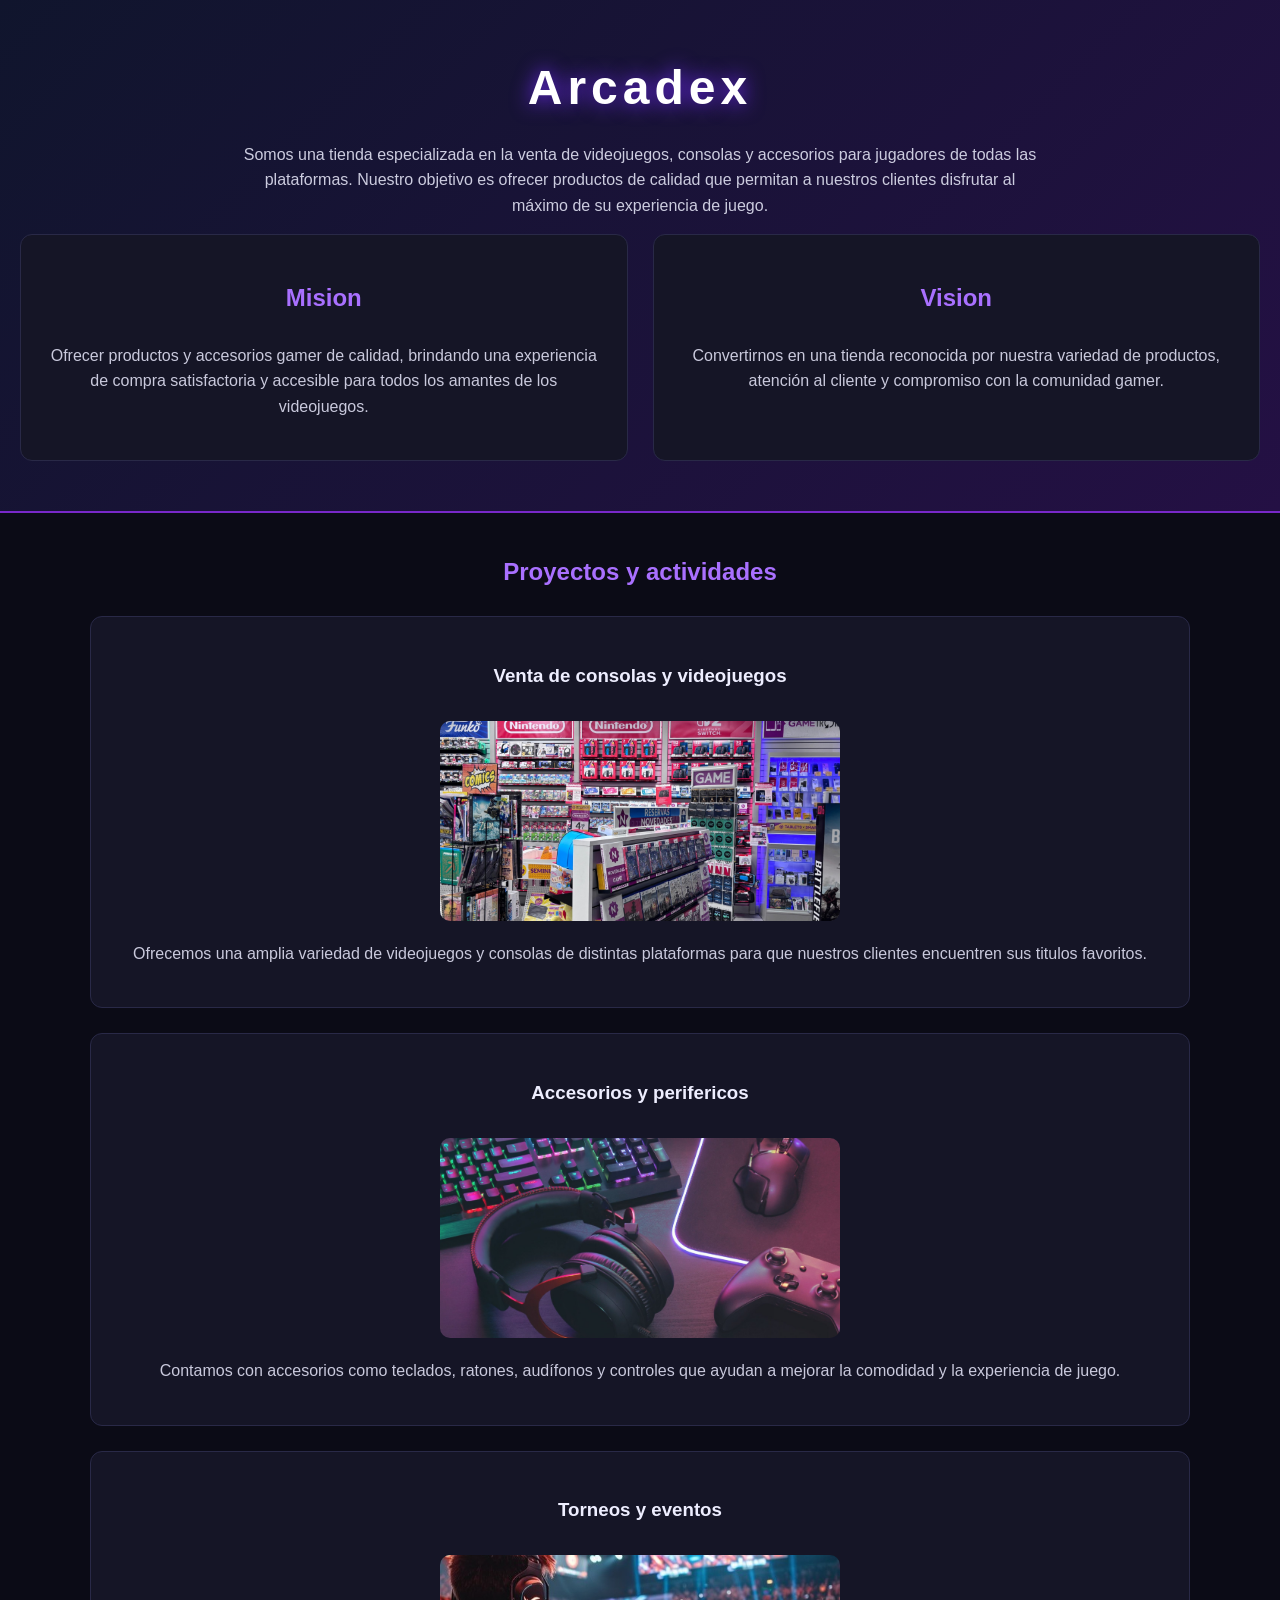
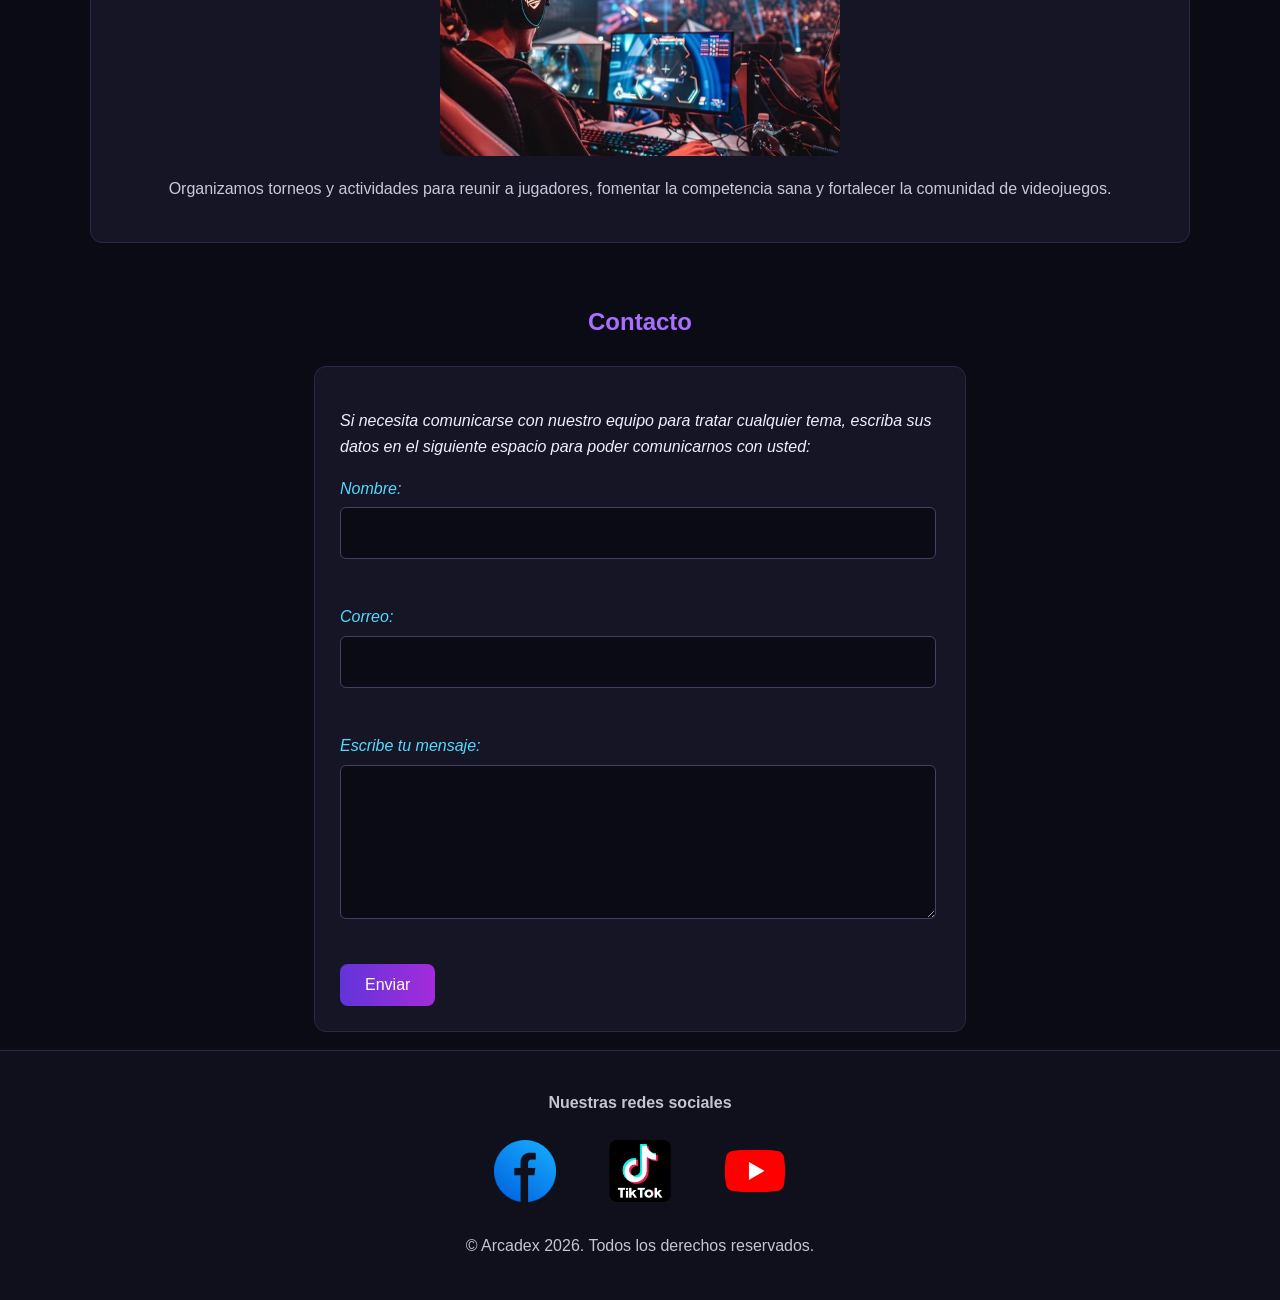
==== index.html @ f69e87db "Pagina principal y diseño original" ====
<!DOCTYPE html>
<html lang="es">

    <head>
        <meta charset="UTF-8">
        <meta name="viewport" content="width=device-width, initial-scale=1.0">
        <title>Tienda Gaming | Arcadex</title>
        <link rel="stylesheet" href="styles.css">
    </head>

    <body>

        <header>
            <h1>Arcadex</h1>
            <p>
                Somos una tienda especializada en la venta de videojuegos, 
                consolas y accesorios para jugadores de todas las plataformas. 
                Nuestro objetivo es ofrecer productos de calidad que permitan a 
                nuestros clientes disfrutar al máximo de su experiencia de juego.
            </p>
            <div class="mision-vision">
                <article class="tarjeta">
                    <h2>Mision</h2>
                    <p>
                        Ofrecer productos y accesorios gamer de calidad, brindando una 
                        experiencia de compra satisfactoria y accesible para todos los 
                        amantes de los videojuegos.
                    </p>
                </article>

                <article class="tarjeta">
                    <h2>Vision</h2>
                    <p>
                        Convertirnos en una tienda reconocida por nuestra variedad de 
                        productos, atención al cliente y compromiso con la comunidad gamer.
                    </p>
                </article>
            </div>
        </header>

        <main>
            <section>
                <h2>Proyectos y actividades</h2>
                <article class="tarjeta">
                    <h3>Venta de consolas y videojuegos</h3>

                    <img src="Imagenes/ConsolasYJuegos.jpeg" alt="Consolas y videojuegos">

                    <p>
                        Ofrecemos una amplia variedad de videojuegos y consolas
                        de distintas plataformas para que nuestros clientes 
                        encuentren sus titulos favoritos.
                    </p>
                </article>

                <article class="tarjeta">
                    <h3>Accesorios y perifericos</h3>

                    <img src="Imagenes/Accesorios.jpg" alt="Accesorios">
                    
                    <p>
                        Contamos con accesorios como teclados, ratones,
                        audífonos y controles que ayudan a mejorar la
                        comodidad y la experiencia de juego.
                    </p>
                </article>

                <article class="tarjeta">
                    <h3>Torneos y eventos</h3>

                    <img src="Imagenes/Torneo.jpg" alt="Torneo de videojuegos">

                    <p>
                        Organizamos torneos y actividades para reunir
                        a jugadores, fomentar la competencia sana y
                        fortalecer la comunidad de videojuegos.
                    </p>
                </article>
            </section>
        </main>

        <h2>Contacto</h2>
        <address>
            <form>
                <p>
                Si necesita comunicarse con nuestro equipo para tratar cualquier tema, 
                escriba sus datos en el siguiente espacio para poder comunicarnos con usted:
                </p>

                <label for="nombre">Nombre:</label>
                <input type="text" id="nombre" name="nombre" required>

                <br>

                <label for="email">Correo:</label>
                <input type="email" id="email" name="email" required>

                <br>

                <label for="mensaje">Escribe tu mensaje:</label>
                <textarea id="mensaje" name="mensaje" rows="5" required></textarea>

                <br>

                <button type="submit">Enviar</button>
            </form>
        </address>

        <footer>
            <section id="redes">
                <h2>Nuestras redes sociales</h2>
                <a href="https://www.facebook.com/profile.php?id=61595732810169"><img class="redes-img" src="Imagenes/FacebookLogo.png" alt="Imagen de facebook"></a>
                <a href="https://www.tiktok.com/@arcadex_gaming"><img class="redes-img" src="Imagenes/TiktokLogo.png" alt="Imagen de Youtube"></a>
                <a href="http://www.youtube.com/@Arcadex-GG"><img class="redes-img" src="Imagenes/YoutubeLogo.png" alt="Imagen de Tiktok"></a>
            </section>
            <p>&copy; Arcadex 2026. Todos los derechos reservados.</p>
        </footer>
    </body>
</html>
---- styles.css ----
* {
    box-sizing:border-box,
}

body {
    margin: 0;
    padding: 0;
    font-family: Arial, Helvetica, sans-serif;
    background-color: #0b0b16;
    color: #eeeeff;
    line-height: 1.6;
}

header {
    text-align: center;
    padding: 50px 20px;
    background: linear-gradient(135deg, #10152d, #241044);
    border-bottom: 2px solid #7928ca;
}

header h1 {
    margin: 0;
    color: #ffffff;
    font-size: 3rem;
    letter-spacing: 5px;
    text-shadow: 0 0 20px #742cff;
}

.mision-vision {
    display: flex;
    gap: 25px;
    align-items: stretch;
}

.mision-vision article {
    flex: 1;
    margin: 0;
}

header p {
    max-width: 800px;
    margin: 15px auto;
    color: #ccccdf;
}

h2 {
    color: #a970ff;
    text-align: center;
    margin-bottom: 25px;
}

h3 {
    margin-bottom: 30px;
}

main {
    width: 90%;
    max-width: 1100px;
    margin: 40px auto;
}

section {
    margin-bottom: 60px;
}

.tarjeta {
    background-color: #151526;
    border: 1px solid #292947;
    border-radius: 12px;
    padding: 25px;
    margin: 25px 0;
    transition: transform 0.3s, border-color 0.3s;
}

.tarjeta:hover {
    transform: translateY(-5px);
    border-color: #8a4dff;
}

.tarjeta img {
    display: block;
    width: 100%;
    max-width: 400px;
    height: auto;
    margin: 20px auto;
    border-radius: 10px;
}

.tarjeta h3 {
    text-align: center;
}

.tarjeta p {
    color: #c9c9dc;
    text-align: center;
}

button {
    background: linear-gradient(90deg, #6035d9, #a52bdb);
    color: white;
    border: none;
    border-radius: 8px;
    padding: 12px 25px;
    font-size: 1rem;
    cursor: pointer;
    transition: transform 0.2s, box-shadow 0.2s;
}

button:hover {
    transform: scale(1.04);
    box-shadow: 0 0 15px #7928ca;
}

form {
    max-width: 600px;
    margin: 0 auto;
    padding: 25px;
    background-color: #151526;
    border: 1px solid #292947;
    border-radius: 12px;
}

label {
    display: block;
    margin-bottom: 6px;
    color: #55d9ff;
}

input, 
textarea {
    display: block;
    width: 95%;
    margin-bottom: 20px;
    padding: 12px;
    background-color: #0b0b16;
    color: #ffffff;
    border: 1px solid #414164;
    border-radius: 6px;
    font: inherit;
}

input:focus,
textarea:focus {
    outline: 2px solid #8a4dff;
    border-color: #55d9ff;
}

textarea {
    resize: vertical;
}

footer {
    text-align: center;
    padding: 25px;
    margin-top: 18px;
    background-color: #10101d;
    border-top: 1px solid #292947;
    color: #c4c4d4;
}

#redes {
    margin-bottom: 24px;
}

.redes-img {
    width: 5%;
    min-width: 28px;
    max-width: 62px;
    margin: 0 2%;
}

#redes h2 {
    color: #c4c4d4;
    font-size: 1rem;
}

@media (max-width: 768px) {
    header h1 {
        font-size: 2rem;
        letter-spacing: 3px;
    }

    header {
        padding: 35px 15px;
    }

    main {
        width: 92%;
    }

    article,
    form {
        padding: 18px;
    }

    .mision-vision {
        flex-direction: column;
    }
}
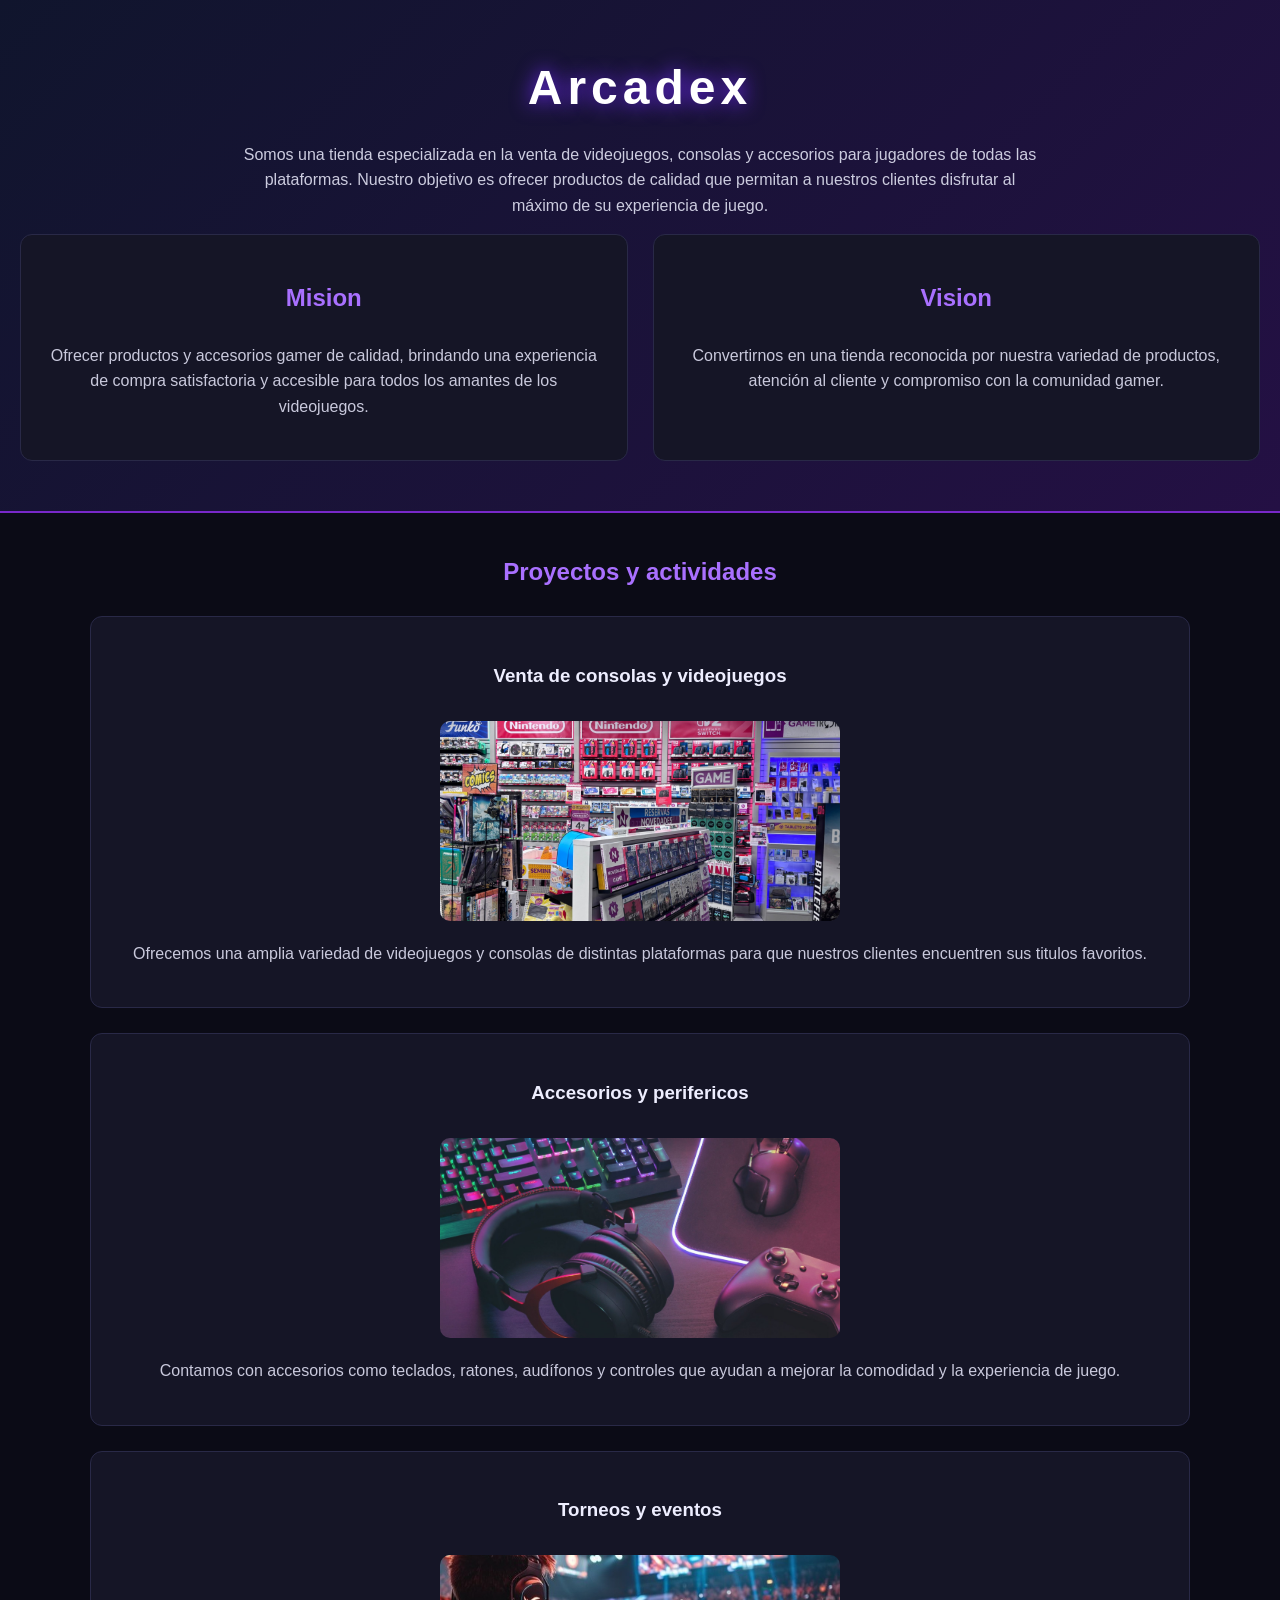
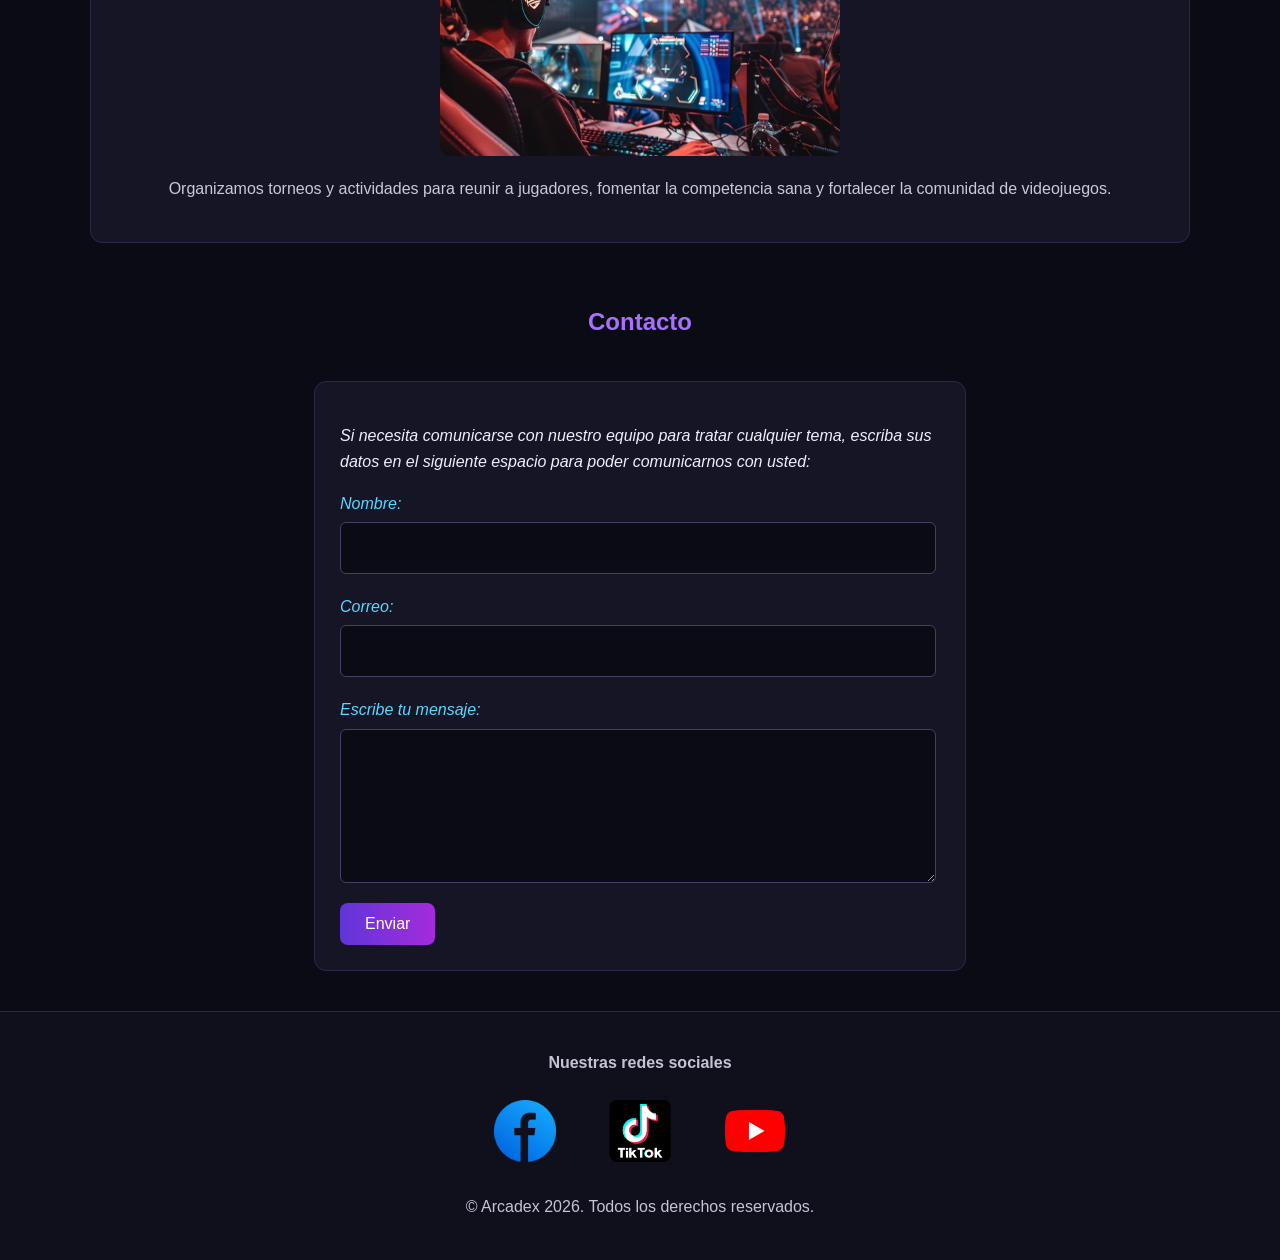
==== commit d22feec7: "Cambios esteticos a los formularios" ====
--- a/index.html
+++ b/index.html
@@ -90,17 +90,11 @@
                 <label for="nombre">Nombre:</label>
                 <input type="text" id="nombre" name="nombre" required>
 
-                <br>
-
                 <label for="email">Correo:</label>
                 <input type="email" id="email" name="email" required>
 
-                <br>
-
                 <label for="mensaje">Escribe tu mensaje:</label>
                 <textarea id="mensaje" name="mensaje" rows="5" required></textarea>
-
-                <br>
 
                 <button type="submit">Enviar</button>
             </form>
--- a/styles.css
+++ b/styles.css
@@ -53,7 +53,8 @@
     margin-bottom: 30px;
 }
 
-main {
+main,
+address {
     width: 90%;
     max-width: 1100px;
     margin: 40px auto;
@@ -126,7 +127,7 @@
     color: #55d9ff;
 }
 
-input, 
+input:not([type="radio"]), 
 textarea {
     display: block;
     width: 95%;
@@ -145,6 +146,25 @@
     border-color: #55d9ff;
 }
 
+input[type="radio"] {
+    display: inline-block;
+    width: auto;
+    margin-bottom: 20px;
+    padding: 0;
+    background-color: transparent;
+    border: initial;
+    border-radius: 50%;
+}
+
+.opciones-radio {
+    display: flex;
+    flex-direction: column;
+}
+
+.opciones-radio label{
+    color: #ffffff;
+}
+
 textarea {
     resize: vertical;
 }
@@ -174,6 +194,23 @@
     font-size: 1rem;
 }
 
+.popup {
+    display: none;
+    position: fixed;
+    inset: 0;
+    background: rgba(0, 0, 0, 0.5);
+    justify-content: center;
+    align-items: center;
+}
+
+.popup-contenido {
+    width: 100%;
+    max-width: 420px;
+    padding: 35px;
+    border-radius: 12px;
+    box-sizing: border-box;
+}
+
 @media (max-width: 768px) {
     header h1 {
         font-size: 2rem;
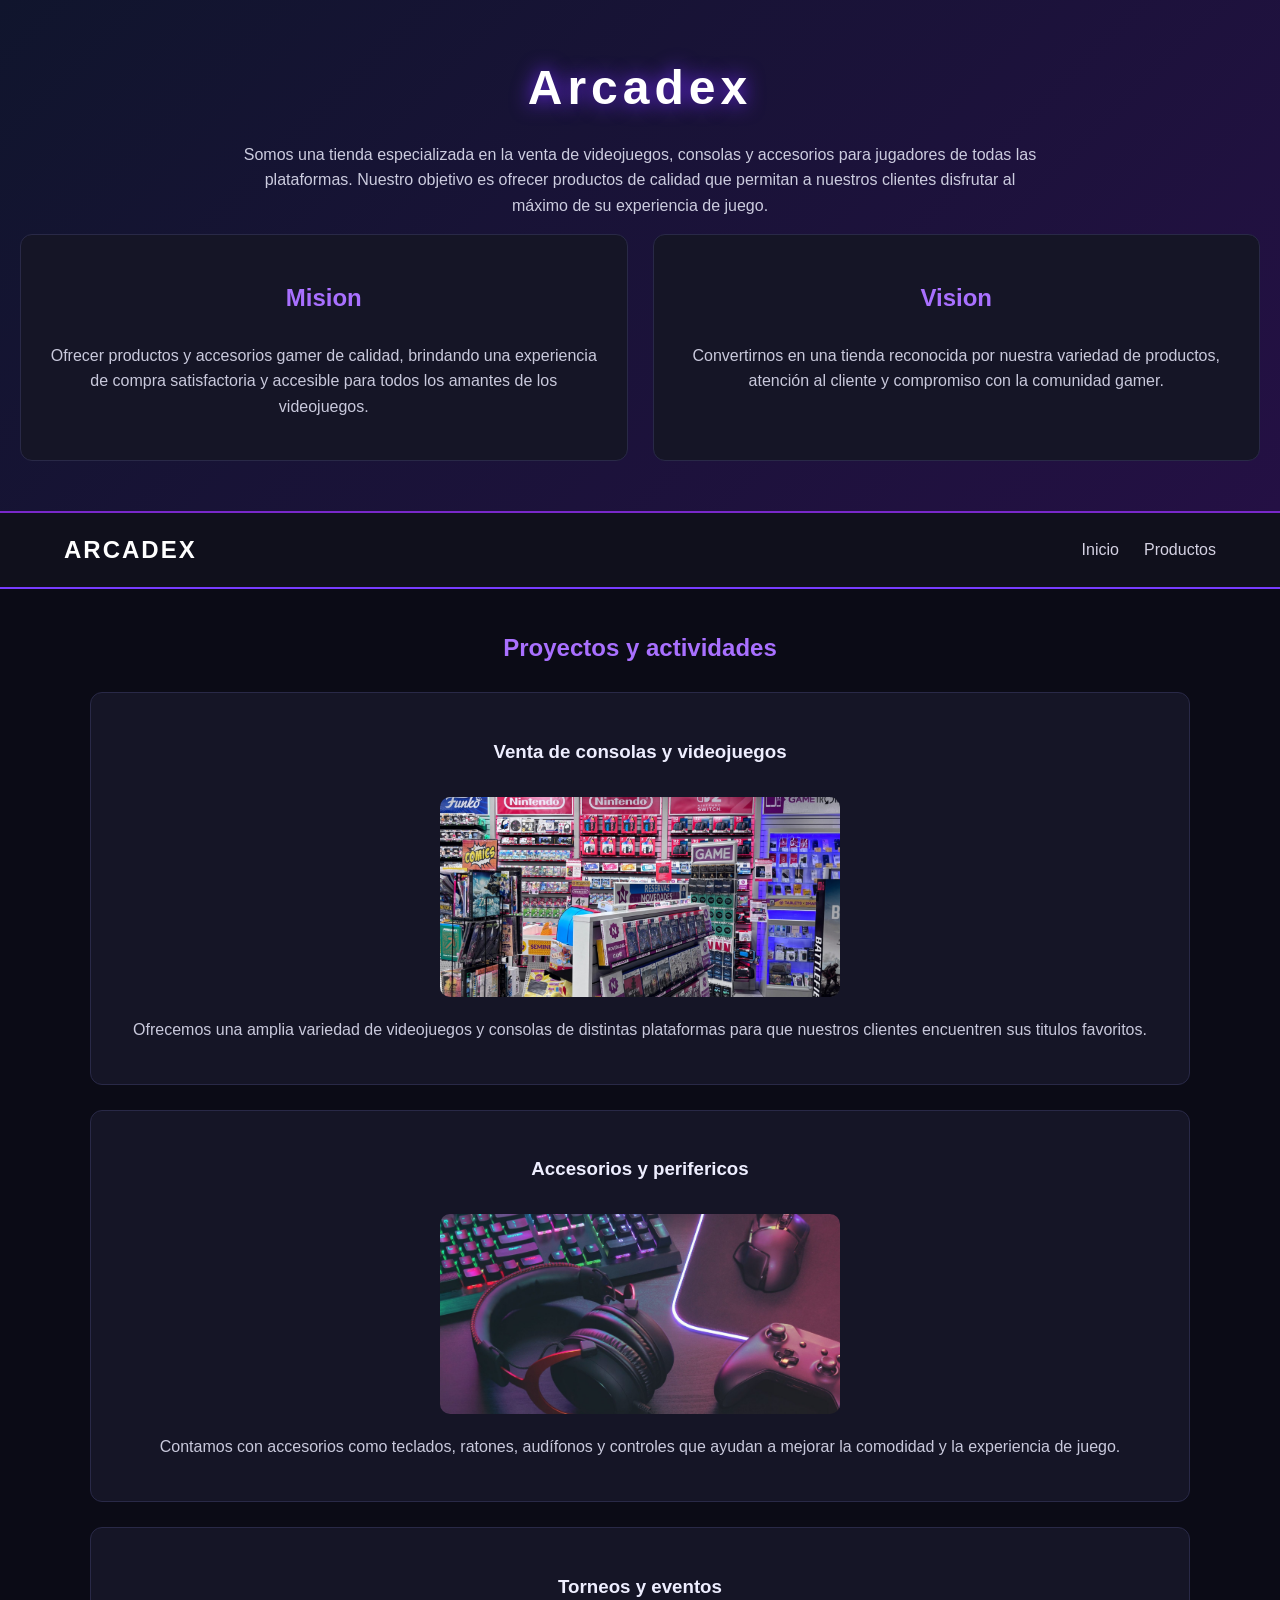
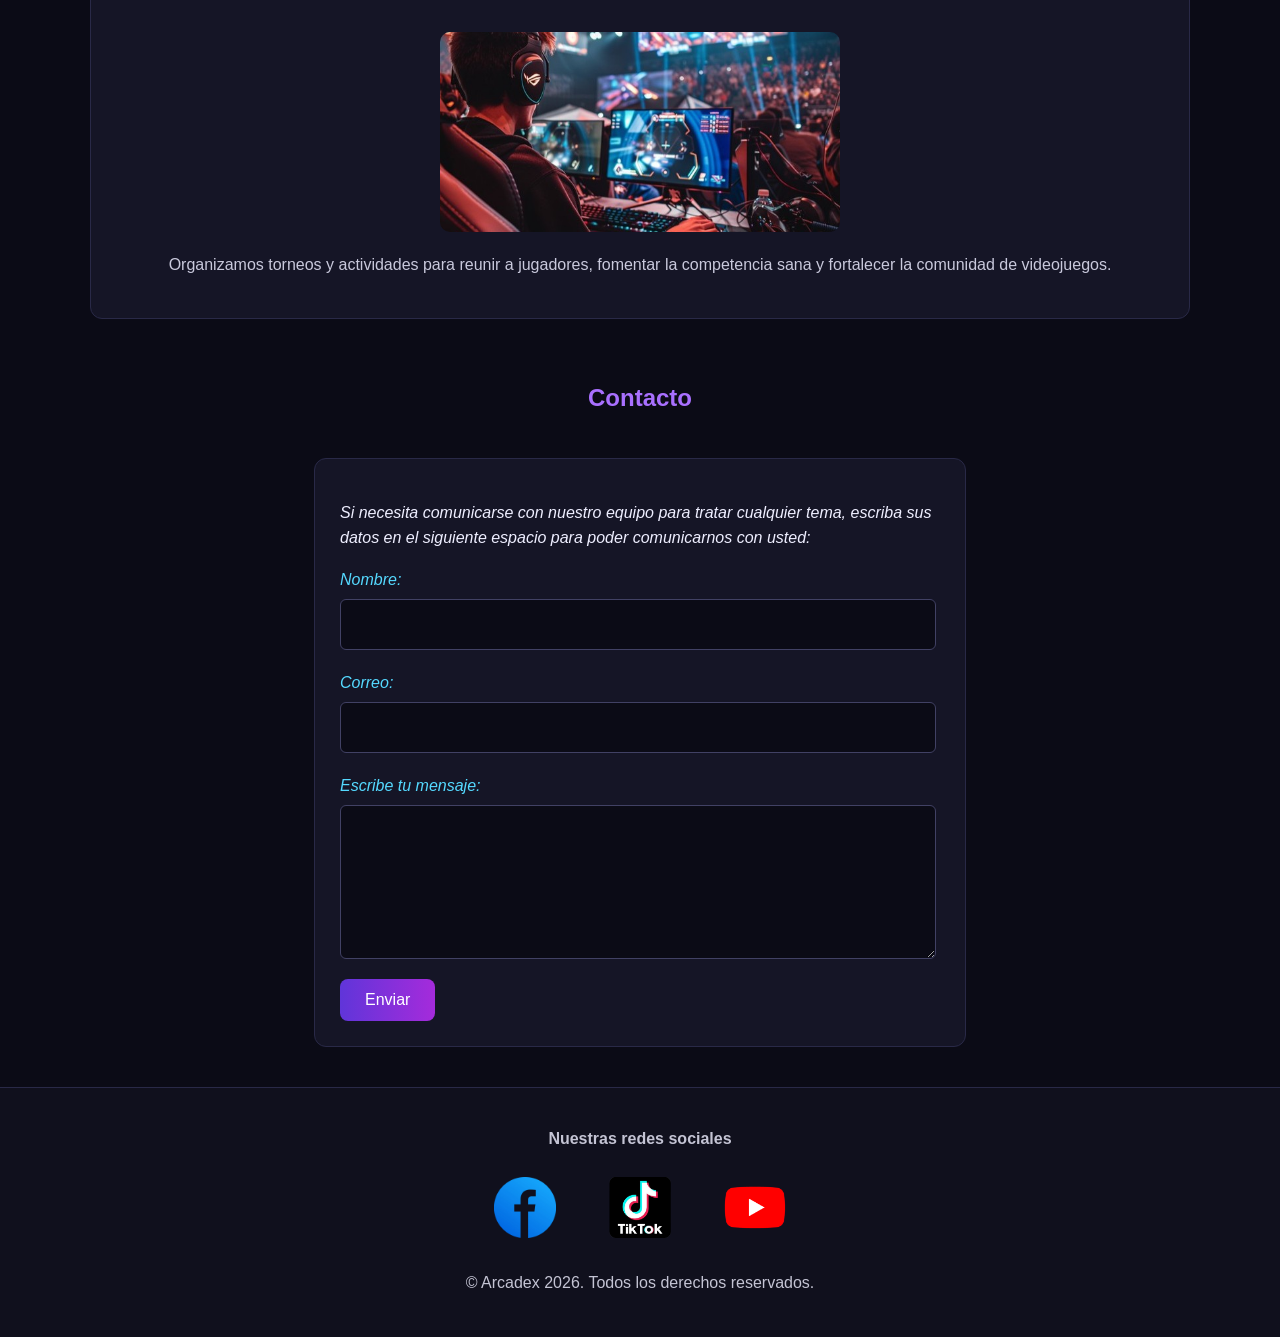
==== commit 743fd8bd: "Menu de navegacion incluido con visual" ====
--- a/index.html
+++ b/index.html
@@ -37,6 +37,15 @@
                 </article>
             </div>
         </header>
+
+        <nav class="navbar">
+            <a href="index.html" class="logo">ARCADEX</a>
+            
+            <div class="nav-enlaces">
+                <a href="index.html">Inicio</a>
+                <a href="productos.html">Productos</a>
+            </div>
+        </nav>
 
         <main>
             <section>
--- a/styles.css
+++ b/styles.css
@@ -110,6 +110,14 @@
 button:hover {
     transform: scale(1.04);
     box-shadow: 0 0 15px #7928ca;
+}
+
+.boton-negativo {
+    background: linear-gradient(90deg, #7F0000, #FF0000);
+}
+
+.boton-negativo:hover {
+    box-shadow: 0 0 15px #BD0003;
 }
 
 form {
@@ -156,6 +164,12 @@
     border-radius: 50%;
 }
 
+.botones-opuestos {
+    display: flex;
+    justify-content: space-between;
+    align-items: center;
+}
+
 .opciones-radio {
     display: flex;
     flex-direction: column;
@@ -201,14 +215,59 @@
     background: rgba(0, 0, 0, 0.5);
     justify-content: center;
     align-items: center;
+    z-index: 10;
 }
 
 .popup-contenido {
-    width: 100%;
-    max-width: 420px;
+    width: 90%;
+    max-width: 550px;
+    max-height: 80vh;
+    overflow-x: hidden;
+    overflow-y: auto;
     padding: 35px;
     border-radius: 12px;
     box-sizing: border-box;
+    z-index: 11;
+}
+
+.grid-elementos {
+    display: grid;
+    grid-template-columns: repeat(3, minmax(0, 1fr));
+    gap: 20px;
+}
+
+.navbar {
+    display: flex;
+    justify-content: space-between;
+    align-items: center;
+    padding: 18px 5%;
+    background-color: #10101c;
+    border-bottom: 2px solid #783cff;
+}
+
+.logo {
+    color: #ffffff;
+    font-size: 24px;
+    font-weight: bold;
+    text-decoration: none;
+    letter-spacing: 2px;
+}
+
+.nav-enlaces {
+    display: flex;
+    align-items: center;
+    gap: 25px;
+}
+
+.nav-enlaces a {
+    color: #d5d2e3;
+    text-decoration: none;
+    font-size: 16px;
+    transition: color 0.2s ease;
+}
+
+.nav-enlaces a:hover {
+    color: #a77bff;
 }
 
 @media (max-width: 768px) {
@@ -233,4 +292,19 @@
     .mision-vision {
         flex-direction: column;
     }
+
+    .grid-elementos {
+        grid-template-columns: 1fr;
+    }
+
+    .navbar {
+        flex-direction: column;
+        gap: 18px;
+    }
+
+    .nav-enlaces {
+        flex-wrap: wrap;
+        justify-content: center;
+        gap: 15px;
+    }
 }
